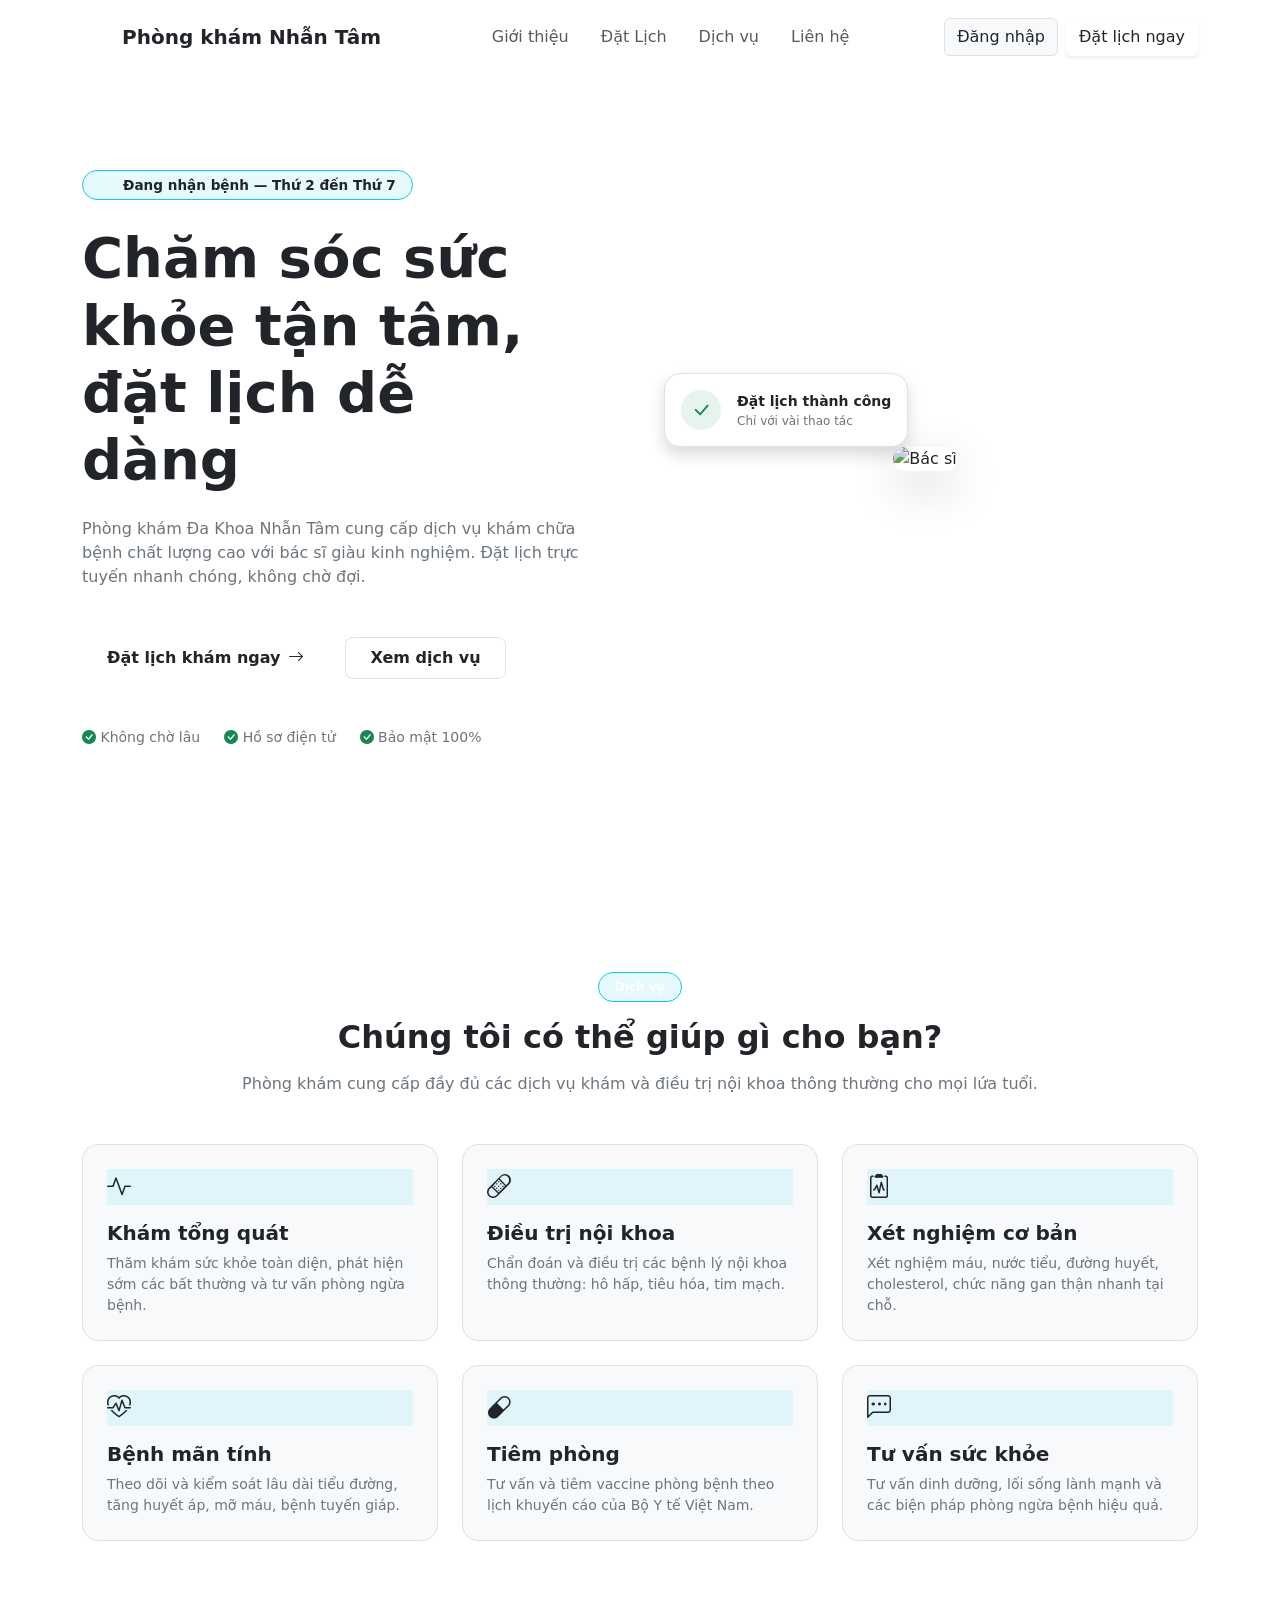
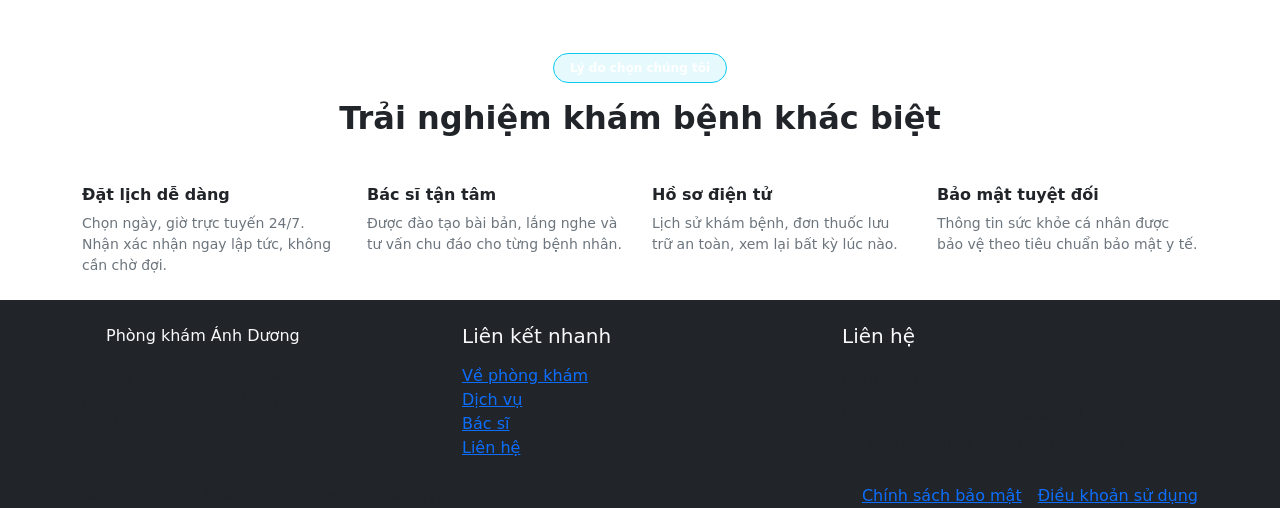
==== frontend/index.html @ 22f582bb "Frontend auth, home, booking and fix backend" ====
<!DOCTYPE html>
<html lang="vi">
<head>
    <meta charset="UTF-8">
    <meta name="viewport" content="width=device-width, initial-scale=1.0">
    <title>Phòng khám Đa Khoa - Đặt lịch khám bệnh</title>
    <!-- Nhúng Bootstrap 5 -->
    <link href="https://cdn.jsdelivr.net/npm/bootstrap@5.3.0/dist/css/bootstrap.min.css" rel="stylesheet">
    <!-- Nhúng Bootstrap Icons -->
    <link rel="stylesheet" href="https://cdn.jsdelivr.net/npm/bootstrap-icons@1.11.1/font/bootstrap-icons.css">
    <link rel="stylesheet" href="/assets/css/variables.css">
    <link rel="stylesheet" href="/assets/css/layout.css">
    <link rel="stylesheet" href="/assets/css/home.css">
    <link rel="stylesheet" href="/assets/css/component.css">


    <link rel="shortcut icon" href="/assets/images/clinic-hero.jpg" type="image/x-icon">
</head>
<body>

    <!--    NAVBAR     -->
    <nav class="navbar app-navbar navbar-expand-lg py-3" id="mainNav">
        <div class="container">
            <a class="navbar-brand d-flex align-items-center gap-2 fw-bold text-dark" href="/index.html">
                <div class="bg-cyan text-white rounded d-flex align-items-center justify-center p-1" style="width: 32px; height: 32px;">
                    <i class="bi bi-hospital fs-6 ms-1"></i>
                </div>
                Phòng khám Nhẫn Tâm
            </a>
            <button class="navbar-toggler border-0" type="button" data-bs-toggle="collapse" data-bs-target="#navbarNav">
                <i class="bi bi-list fs-1 text-secondary"></i>
            </button>
            <div class="collapse navbar-collapse" id="navbarNav">
                <ul class="navbar-nav mx-auto mb-2 mb-lg-0 fw-medium">
                     <li class="nav-item"><a class="nav-link px-3" href="/index.html#about">Giới thiệu</a></li>
                    <li class="nav-item"><a class="nav-link px-3" href="/patient/booking.html">Đặt Lịch</a></li>
                    <li class="nav-item"><a class="nav-link px-3" href="/index.html#services">Dịch vụ</a></li>
                    <li class="nav-item"><a class="nav-link px-3" href="/index.html#contact">Liên hệ</a></li>
                </ul>
                <div class="d-flex w-sm-100 w-lg-auto  gap-2" id="authNavArea">
                    <a href="/patient/login.html" class="btn btn-light fw-medium text-dark border flex-fill w-lg-auto">Đăng nhập</a>
                    <a href="/patient/login.html" class="btn btn-cyan fw-medium shadow-sm flex-fill w-lg-auto">Đặt lịch ngay</a>
                </div>
            </div>
        </div>
    </nav>

    <!-- ─── HERO ─── -->
        <section class="hero-section d-flex align-items-center pt-5">
        <div class="container pt-5">
            <div class="row align-items-center gy-5">
                <div class="col-lg-6 pe-lg-5">
                    <div class="d-inline-flex align-items-center gap-2 px-3 py-1 rounded-pill border border-info bg-info bg-opacity-10 text-cyan mb-4 fw-semibold" style="font-size: 0.85rem;">
                        <span class="spinner-grow spinner-grow-sm text-info" role="status"></span>
                        Đang nhận bệnh — Thứ 2 đến Thứ 7
                    </div>
                    <h1 class="display-4 fw-bold text-dark mb-4 leading-tight">
                        Chăm sóc sức khỏe <span class="text-cyan">tận tâm</span>,<br />
                        đặt lịch <span class="text-cyan">dễ dàng</span>
                    </h1>
                    <p class="lead text-secondary mb-5 fs-6">
                        Phòng khám Đa Khoa Nhẫn Tâm cung cấp dịch vụ khám chữa bệnh chất lượng cao với bác sĩ giàu kinh nghiệm. Đặt lịch trực tuyến nhanh chóng, không chờ đợi.
                    </p>
                    <div class="d-flex flex-wrap gap-3 mb-5">
                        <a href="patient/login.html" class="btn btn-cyan btn-lg px-4 fs-6 fw-semibold d-flex align-items-center gap-2">
                            Đặt lịch khám ngay <i class="bi bi-arrow-right"></i>
                        </a>
                        <a href="#services" class="btn btn-white bg-white border btn-lg px-4 fs-6 fw-semibold text-dark">
                            Xem dịch vụ
                        </a>
                    </div>
                    <div class="d-flex gap-4 text-secondary small fw-medium">
                        <span><i class="bi bi-check-circle-fill text-success"></i> Không chờ lâu</span>
                        <span><i class="bi bi-check-circle-fill text-success"></i> Hồ sơ điện tử</span>
                        <span><i class="bi bi-check-circle-fill text-success"></i> Bảo mật 100%</span>
                    </div>
                </div>
                
                <!-- Hero Image Area -->
                <div class="col-lg-6 text-center position-relative">
                    <img src="/assets/images/clinic-hero.jpg" class="img-fluid rounded-4 shadow-lg" alt="Bác sĩ" style="max-height: 550px; object-fit: cover;">
                    
                    <!-- Floating Card 1 -->
                    <div class="position-absolute bottom-0 start-0 bg-white p-3 rounded-4 shadow border mb-4 ms-lg-4 text-start d-flex align-items-center gap-3">
                        <div class="bg-success bg-opacity-10 text-success rounded-circle d-flex align-items-center justify-content-center" style="width: 40px; height: 40px;">
                            <i class="bi bi-check-lg fs-5"></i>
                        </div>
                        <div>
                            <div class="fw-bold small text-dark">Đặt lịch thành công</div>
                            <div class="text-secondary" style="font-size: 0.75rem;">Chỉ với vài thao tác</div>
                        </div>
                    </div>
                </div>
            </div>
        </div>
    </section>

    <!-- ─── STATS ─── -->
    <section id="about" class="bg-cyan text-white py-5">
        <div class="container">
            <div class="row text-center gy-4">
                <div class="col-6 col-md-3">
                    <h2 class="fw-bold mb-1">12+</h2>
                    <div class="text-white-50 small">Năm kinh nghiệm</div>
                </div>
                <div class="col-6 col-md-3">
                    <h2 class="fw-bold mb-1">5,000+</h2>
                    <div class="text-white-50 small">Bệnh nhân tin tưởng</div>
                </div>
                <div class="col-6 col-md-3">
                    <h2 class="fw-bold mb-1">4.9/5</h2>
                    <div class="text-white-50 small">Điểm đánh giá</div>
                </div>
                <div class="col-6 col-md-3">
                    <h2 class="fw-bold mb-1">6 ngày</h2>
                    <div class="text-white-50 small">Mở cửa / tuần</div>
                </div>
            </div>
        </div>
    </section>

    <!-- ─── SERVICES ─── -->
    <section id="services" class="py-3 bg-white">
        <div class="container py-5">
            <div class="text-center mb-5">
                <span class="badge bg-info bg-opacity-10 text-cyan border border-info rounded-pill px-3 py-2 mb-3">Dịch vụ</span>
                <h2 class="fw-bold mb-3">Chúng tôi có thể giúp gì cho bạn?</h2>
                <p class="text-secondary max-w-xl mx-auto">Phòng khám cung cấp đầy đủ các dịch vụ khám và điều trị nội khoa thông thường cho mọi lứa tuổi.</p>
            </div>

            <div class="row g-4">
                <!-- Service 1 -->
                <div class="col-12 col-md-6 col-lg-4">
                    <div class="card h-100 p-4 border service-card rounded-4 bg-light">
                        <div class="icon-box bg-info bg-opacity-10 text-cyan mb-3">
                            <i class="bi bi-activity fs-4"></i>
                        </div>
                        <h5 class="fw-bold">Khám tổng quát</h5>
                        <p class="text-secondary small mb-0">Thăm khám sức khỏe toàn diện, phát hiện sớm các bất thường và tư vấn phòng ngừa bệnh.</p>
                    </div>
                </div>
                <!-- Service 2 -->
                <div class="col-12 col-md-6 col-lg-4">
                    <div class="card h-100 p-4 border service-card rounded-4 bg-light">
                        <div class="icon-box bg-info bg-opacity-10 text-cyan mb-3">
                            <i class="bi bi-bandaid fs-4"></i>
                        </div>
                        <h5 class="fw-bold">Điều trị nội khoa</h5>
                        <p class="text-secondary small mb-0">Chẩn đoán và điều trị các bệnh lý nội khoa thông thường: hô hấp, tiêu hóa, tim mạch.</p>
                    </div>
                </div>
                <!-- Service 3 -->
                <div class="col-12 col-md-6 col-lg-4">
                    <div class="card h-100 p-4 border service-card rounded-4 bg-light">
                        <div class="icon-box bg-info bg-opacity-10 text-cyan mb-3">
                            <i class="bi bi-clipboard2-pulse fs-4"></i>
                        </div>
                        <h5 class="fw-bold">Xét nghiệm cơ bản</h5>
                        <p class="text-secondary small mb-0">Xét nghiệm máu, nước tiểu, đường huyết, cholesterol, chức năng gan thận nhanh tại chỗ.</p>
                    </div>
                </div>
                <!-- Service 4 -->
                <div class="col-12 col-md-6 col-lg-4">
                    <div class="card h-100 p-4 border service-card rounded-4 bg-light">
                        <div class="icon-box bg-info bg-opacity-10 text-cyan mb-3">
                            <i class="bi bi-heart-pulse fs-4"></i>
                        </div>
                        <h5 class="fw-bold">Bệnh mãn tính</h5>
                        <p class="text-secondary small mb-0">Theo dõi và kiểm soát lâu dài tiểu đường, tăng huyết áp, mỡ máu, bệnh tuyến giáp.</p>
                    </div>
                </div>
                <!-- Service 5 -->
                <div class="col-12 col-md-6 col-lg-4">
                    <div class="card h-100 p-4 border service-card rounded-4 bg-light">
                        <div class="icon-box bg-info bg-opacity-10 text-cyan mb-3">
                            <i class="bi bi- bi-capsule fs-4"></i>
                        </div>
                        <h5 class="fw-bold">Tiêm phòng</h5>
                        <p class="text-secondary small mb-0">Tư vấn và tiêm vaccine phòng bệnh theo lịch khuyến cáo của Bộ Y tế Việt Nam.</p>
                    </div>
                </div>
                <!-- Service 6-->
                <div class="col-12 col-md-6 col-lg-4">
                    <div class="card h-100 p-4 border service-card rounded-4 bg-light">
                        <div class="icon-box bg-info bg-opacity-10 text-cyan mb-3">
                            <i class="bi bi-chat-left-dots fs-4"></i>
                        </div>
                        <h5 class="fw-bold">Tư vấn sức khỏe</h5>
                        <p class="text-secondary small mb-0">Tư vấn dinh dưỡng, lối sống lành mạnh và các biện pháp phòng ngừa bệnh hiệu quả.</p>
                    </div>
                </div>
            </div>
        </div>
    </section>

    <!-- ─── WHY US ─── -->
<section class="py-5" style="background:var(--color-bg);">
    <div class="container">
        <div class="text-center mb-5">
            <span class="badge bg-info bg-opacity-10 text-cyan border border-info rounded-pill px-3 py-2 mb-3">Lý do chọn chúng tôi</span>
            <h2 class="fw-bold">Trải nghiệm khám bệnh khác biệt</h2>
        </div>

        <div class="row g-4">
            <div class="col-12 col-sm-6 col-lg-3">
                <div class="why-us-tile tile-teal">
                    <h6 class="fw-bold">Đặt lịch dễ dàng</h6>
                    <p class="text-secondary small mb-0">Chọn ngày, giờ trực tuyến 24/7. Nhận xác nhận ngay lập tức, không cần chờ đợi.</p>
                </div>
            </div>
            <div class="col-12 col-sm-6 col-lg-3">
                <div class="why-us-tile tile-mint">
                    <h6 class="fw-bold">Bác sĩ tận tâm</h6>
                    <p class="text-secondary small mb-0">Được đào tạo bài bản, lắng nghe và tư vấn chu đáo cho từng bệnh nhân.</p>
                </div>
            </div>
            <div class="col-12 col-sm-6 col-lg-3">
                <div class="why-us-tile tile-sky">
                    <h6 class="fw-bold">Hồ sơ điện tử</h6>
                    <p class="text-secondary small mb-0">Lịch sử khám bệnh, đơn thuốc lưu trữ an toàn, xem lại bất kỳ lúc nào.</p>
                </div>
            </div>
            <div class="col-12 col-sm-6 col-lg-3">
                <div class="why-us-tile tile-indigo">
                    <h6 class="fw-bold">Bảo mật tuyệt đối</h6>
                    <p class="text-secondary small mb-0">Thông tin sức khỏe cá nhân được bảo vệ theo tiêu chuẩn bảo mật y tế.</p>
                </div>
            </div>
        </div>
    </div>
</section>

    <!-- ─── FOOTER (Rút gọn) ─── -->
  <footer class="app-footer bg-dark">
  <div class="container">
    <!-- Hàng thông tin chính -->
    <div class="row gy-4">
      
      <!-- Cột 1: Thông tin phòng khám -->
      <div class="col-lg-4 col-md-6">
        <div class="d-flex align-items-center gap-2 mb-3">
          <span class="footer-icon-box"><i class="bi bi-plus-lg"></i></span>
          <span class="brand text-light ">Phòng khám Ánh Dương</span>
        </div>
        <p class="text-muted-custom lh-base mb-0" style="max-width: 320px;">
          Phòng khám tư nhân chất lượng cao, phục vụ bệnh nhân tại Quận 3, TP. Hồ Chí Minh.
        </p>
      </div>

      <!-- Cột 2: Liên kết nhanh -->
      <div class="col-lg-4 col-md-6">
        <h5 class="footer-heading mb-3 text-light">Liên kết nhanh</h5>
        <ul class="list-unstyled footer-links m-0 p-0">
          <li><a href="#">Về phòng khám</a></li>
          <li><a href="#">Dịch vụ</a></li>
          <li><a href="#">Bác sĩ</a></li>
          <li><a href="#">Liên hệ</a></li>
        </ul>
      </div>

      <!-- Cột 3: Thông tin liên hệ -->
      <div class="col-lg-4 col-md-12">
        <h5 class="footer-heading mb-3 text-light">Liên hệ</h5>
        <ul class="list-unstyled text-muted-custom lh-lg m-0 p-0">
          <li>(028) 3823 4567</li>
          <li>phongkham.anhduong@gmail.com</li>
          <li>72 Nguyễn Đình Chiểu, Q3, TP.HCM</li>
        </ul>
      </div>

    </div>

    <!-- Đường kẻ phân cách -->
    <div class="footer-divider my-4"></div>

    <!-- Hàng dưới cùng: Bản quyền và chính sách -->
    <div class="row align-items-center gy-2">
      <div class="col-md-6 text-center text-md-start">
        <p class="mb-0 text-muted-custom">&copy; 2026 Phòng khám Ánh Dương. Tất cả quyền được bảo lưu.</p>
      </div>
      <div class="col-md-6 text-center text-md-end">
        <div class="footer-links d-inline-flex gap-3">
          <a href="#">Chính sách bảo mật</a>
          <a href="#">Điều khoản sử dụng</a>
        </div>
      </div>
    </div>
  </div>
</footer>
<!-- Bootstrap JS Bundle -->
<script src="https://cdn.jsdelivr.net/npm/bootstrap@5.3.0/dist/js/bootstrap.bundle.min.js"></script>
<script src="/assets/js/api.js"></script>

<script src="/assets/js/main.js"></script>
</body>
</html>
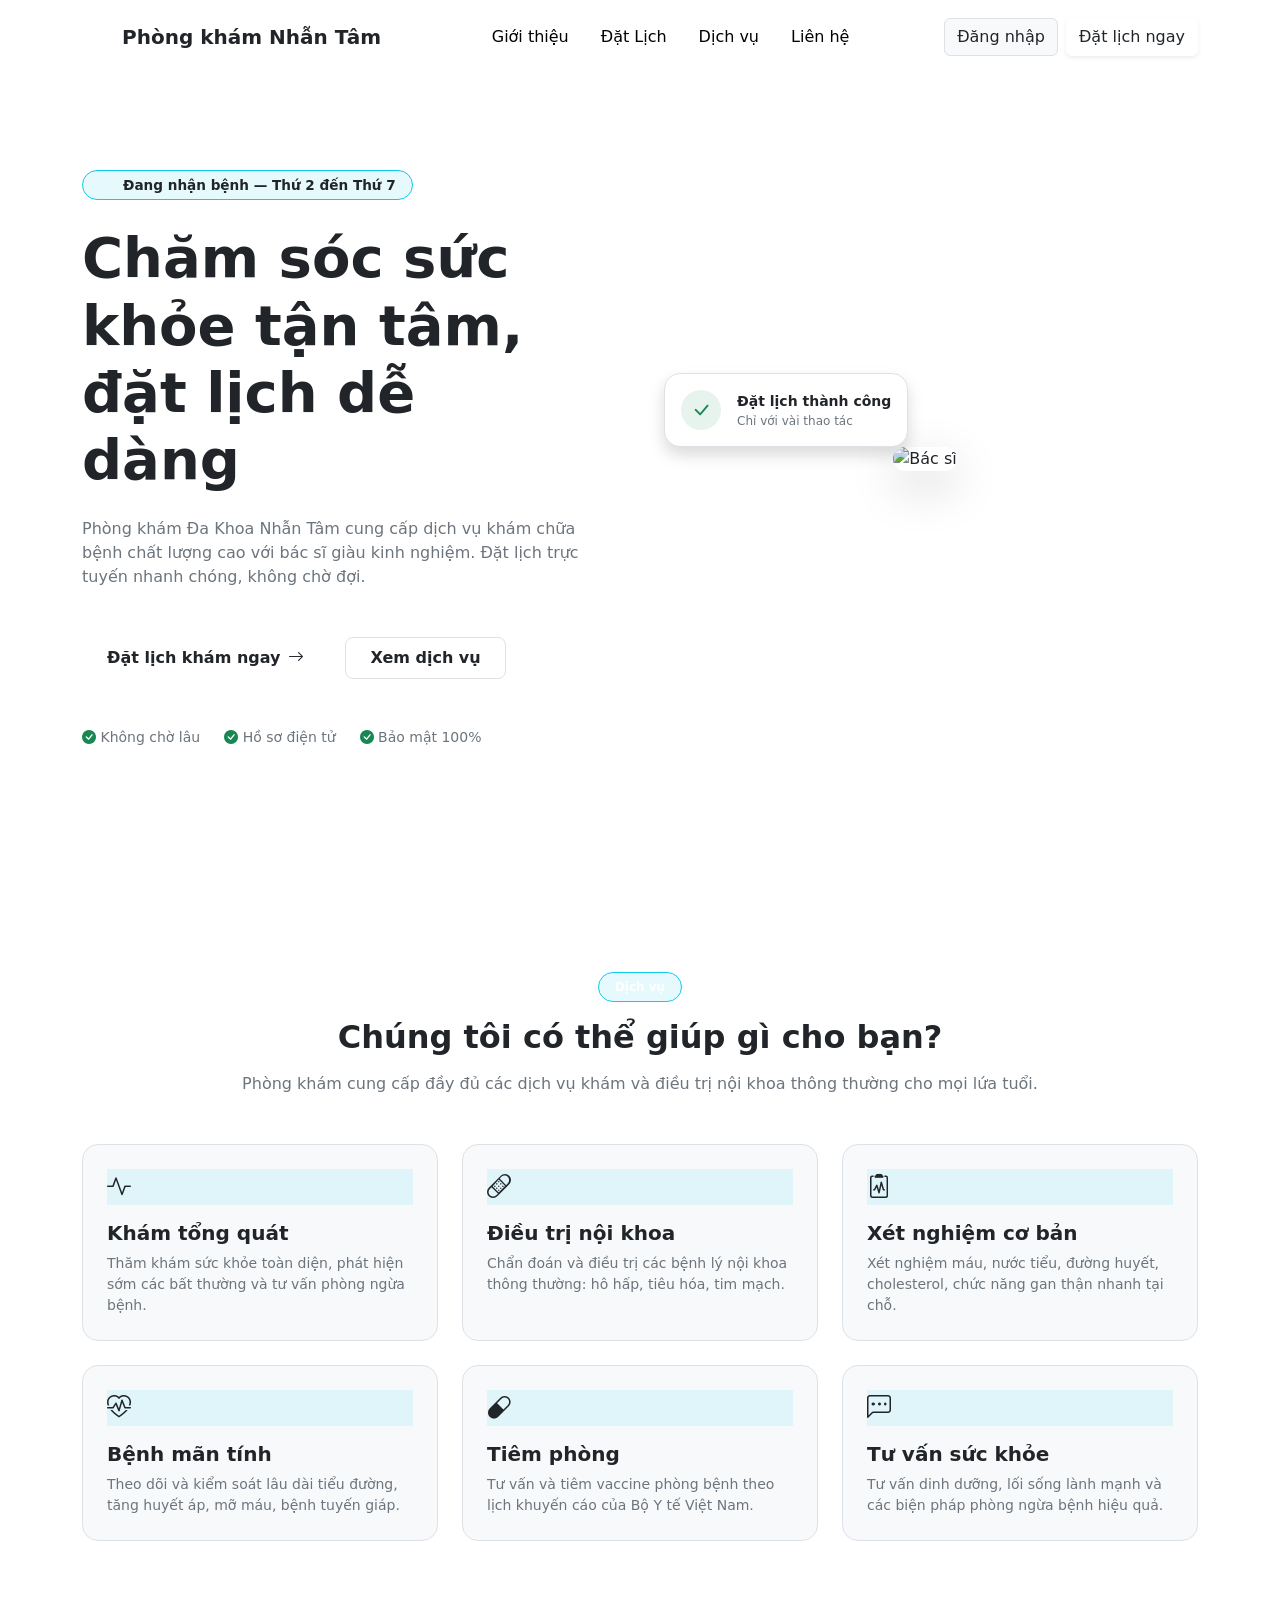
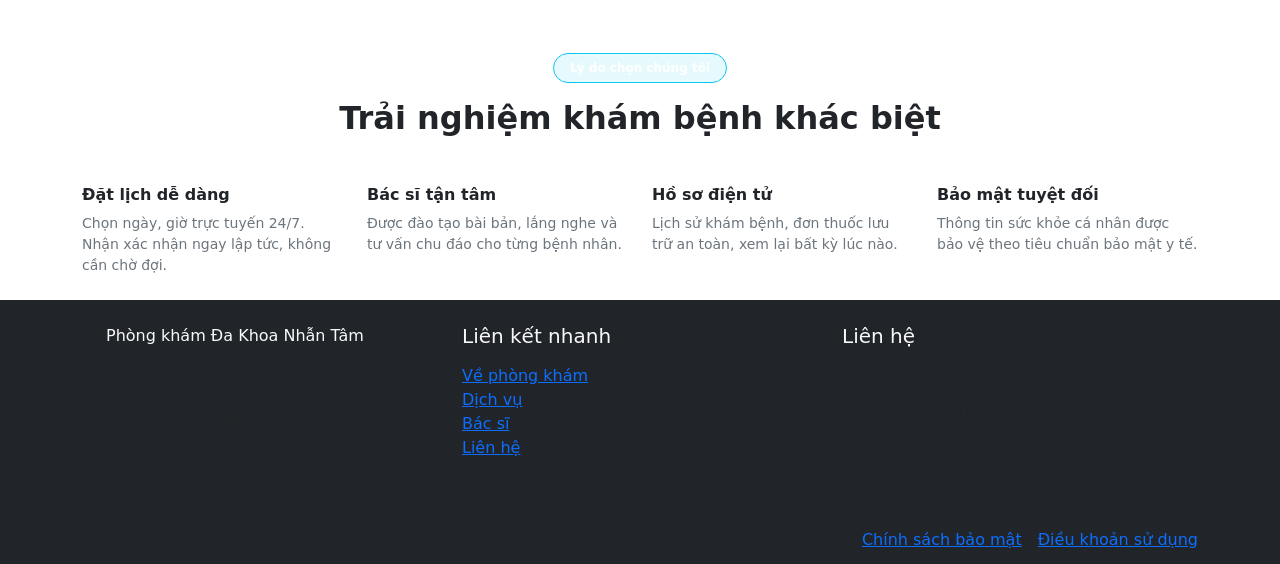
==== commit c6daea0c: "medical-history, appointment, patient profile page" ====
--- a/frontend/index.html
+++ b/frontend/index.html
@@ -32,10 +32,10 @@
             </button>
             <div class="collapse navbar-collapse" id="navbarNav">
                 <ul class="navbar-nav mx-auto mb-2 mb-lg-0 fw-medium">
-                     <li class="nav-item"><a class="nav-link px-3" href="/index.html#about">Giới thiệu</a></li>
-                    <li class="nav-item"><a class="nav-link px-3" href="/patient/booking.html">Đặt Lịch</a></li>
-                    <li class="nav-item"><a class="nav-link px-3" href="/index.html#services">Dịch vụ</a></li>
-                    <li class="nav-item"><a class="nav-link px-3" href="/index.html#contact">Liên hệ</a></li>
+                     <li class="nav-item"><a class="nav-link px-3 active" href="/index.html#about">Giới thiệu</a></li>
+                    <li class="nav-item"><a class="nav-link px-3 active" href="/patient/booking.html">Đặt Lịch</a></li>
+                    <li class="nav-item"><a class="nav-link px-3 active" href="/index.html#services">Dịch vụ</a></li>
+                    <li class="nav-item"><a class="nav-link px-3 active" href="/index.html#contact">Liên hệ</a></li>
                 </ul>
                 <div class="d-flex w-sm-100 w-lg-auto  gap-2" id="authNavArea">
                     <a href="/patient/login.html" class="btn btn-light fw-medium text-dark border flex-fill w-lg-auto">Đăng nhập</a>
@@ -240,10 +240,10 @@
       <div class="col-lg-4 col-md-6">
         <div class="d-flex align-items-center gap-2 mb-3">
           <span class="footer-icon-box"><i class="bi bi-plus-lg"></i></span>
-          <span class="brand text-light ">Phòng khám Ánh Dương</span>
+          <span class="brand text-light ">Phòng khám Đa Khoa Nhẫn Tâm</span>
         </div>
         <p class="text-muted-custom lh-base mb-0" style="max-width: 320px;">
-          Phòng khám tư nhân chất lượng cao, phục vụ bệnh nhân tại Quận 3, TP. Hồ Chí Minh.
+        Phòng khám tư nhân chất lượng cao, phục vụ bệnh nhân tại phường Ngũ Hành Sơn, TP. Đà Nẵng
         </p>
       </div>
 
@@ -263,8 +263,8 @@
         <h5 class="footer-heading mb-3 text-light">Liên hệ</h5>
         <ul class="list-unstyled text-muted-custom lh-lg m-0 p-0">
           <li>(028) 3823 4567</li>
-          <li>phongkham.anhduong@gmail.com</li>
-          <li>72 Nguyễn Đình Chiểu, Q3, TP.HCM</li>
+          <li>phongkham@gmail.com</li>
+          <li>470 Trần Đại Nghĩa, phường Ngũ Hành Sơn, thành phố Đà Nẵng    </li>
         </ul>
       </div>
 
@@ -276,7 +276,7 @@
     <!-- Hàng dưới cùng: Bản quyền và chính sách -->
     <div class="row align-items-center gy-2">
       <div class="col-md-6 text-center text-md-start">
-        <p class="mb-0 text-muted-custom">&copy; 2026 Phòng khám Ánh Dương. Tất cả quyền được bảo lưu.</p>
+        <p class="mb-0 text-muted-custom">&copy; 2026 Phòng khám Đa Khoa Nhẫn Tâm. Tất cả quyền được bảo lưu.</p>
       </div>
       <div class="col-md-6 text-center text-md-end">
         <div class="footer-links d-inline-flex gap-3">
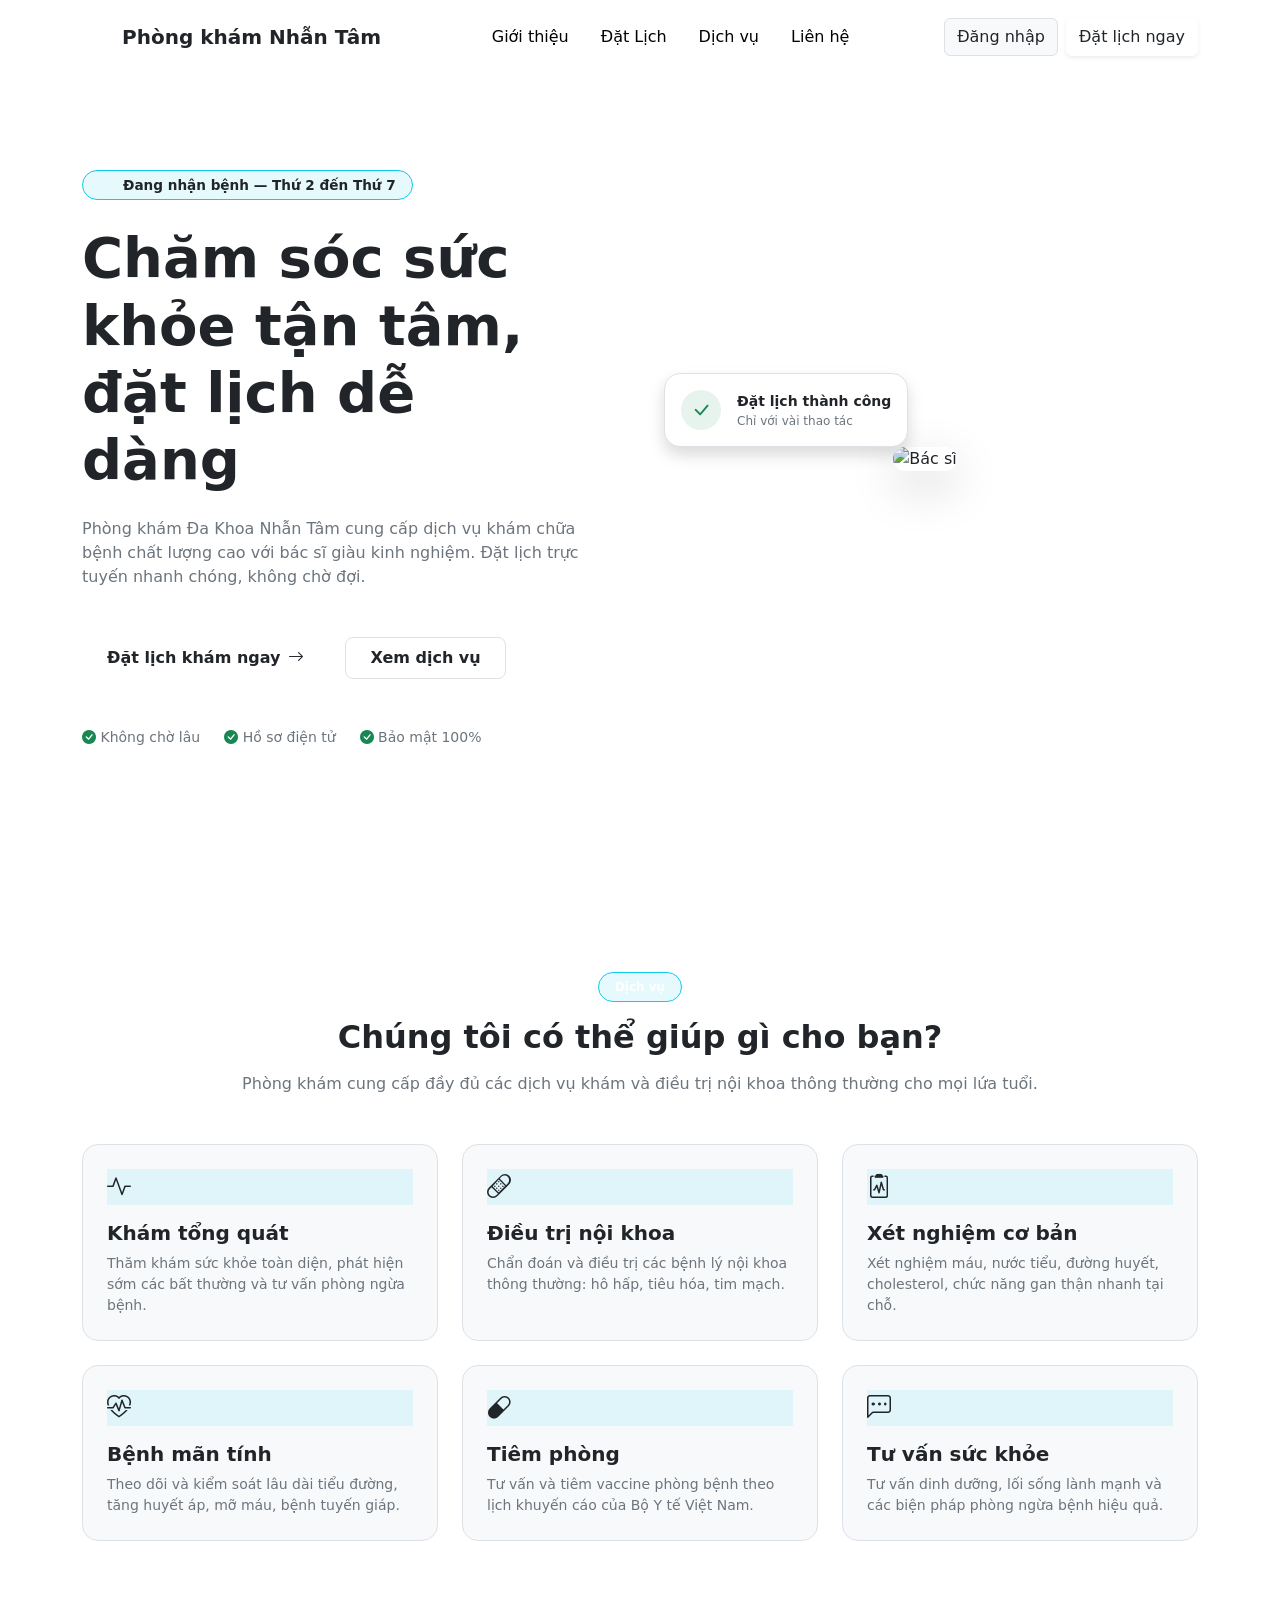
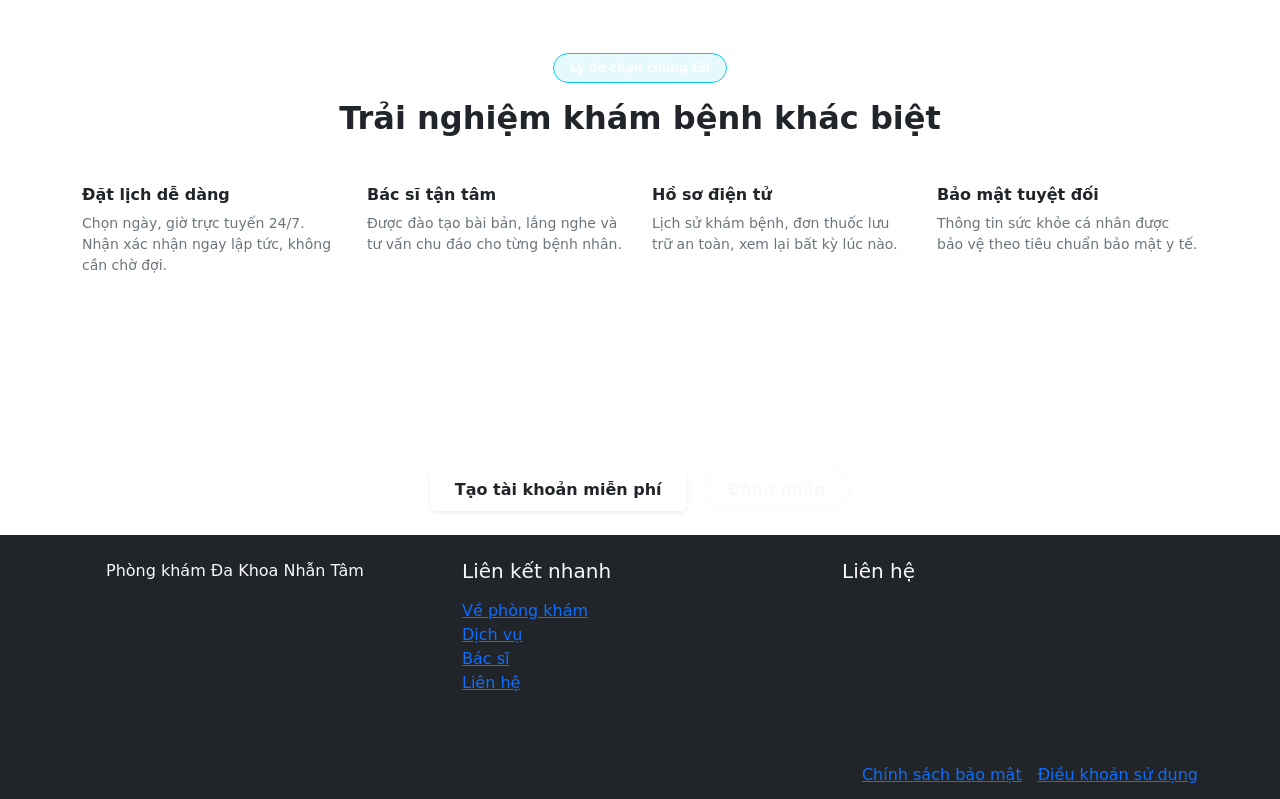
==== commit ce0ceceb: "fix bug doctor-patients and modify view patient" ====
--- a/frontend/index.html
+++ b/frontend/index.html
@@ -1,5 +1,6 @@
 <!DOCTYPE html>
 <html lang="vi">
+
 <head>
     <meta charset="UTF-8">
     <meta name="viewport" content="width=device-width, initial-scale=1.0">
@@ -16,13 +17,15 @@
 
     <link rel="shortcut icon" href="/assets/images/clinic-hero.jpg" type="image/x-icon">
 </head>
+
 <body>
 
     <!--    NAVBAR     -->
     <nav class="navbar app-navbar navbar-expand-lg py-3" id="mainNav">
         <div class="container">
             <a class="navbar-brand d-flex align-items-center gap-2 fw-bold text-dark" href="/index.html">
-                <div class="bg-cyan text-white rounded d-flex align-items-center justify-center p-1" style="width: 32px; height: 32px;">
+                <div class="bg-cyan text-white rounded d-flex align-items-center justify-center p-1"
+                    style="width: 32px; height: 32px;">
                     <i class="bi bi-hospital fs-6 ms-1"></i>
                 </div>
                 Phòng khám Nhẫn Tâm
@@ -32,25 +35,28 @@
             </button>
             <div class="collapse navbar-collapse" id="navbarNav">
                 <ul class="navbar-nav mx-auto mb-2 mb-lg-0 fw-medium">
-                     <li class="nav-item"><a class="nav-link px-3 active" href="/index.html#about">Giới thiệu</a></li>
+                    <li class="nav-item"><a class="nav-link px-3 active" href="/index.html#about">Giới thiệu</a></li>
                     <li class="nav-item"><a class="nav-link px-3 active" href="/patient/booking.html">Đặt Lịch</a></li>
                     <li class="nav-item"><a class="nav-link px-3 active" href="/index.html#services">Dịch vụ</a></li>
                     <li class="nav-item"><a class="nav-link px-3 active" href="/index.html#contact">Liên hệ</a></li>
                 </ul>
                 <div class="d-flex w-sm-100 w-lg-auto  gap-2" id="authNavArea">
-                    <a href="/patient/login.html" class="btn btn-light fw-medium text-dark border flex-fill w-lg-auto">Đăng nhập</a>
-                    <a href="/patient/login.html" class="btn btn-cyan fw-medium shadow-sm flex-fill w-lg-auto">Đặt lịch ngay</a>
+                    <a href="/patient/login.html"
+                        class="btn btn-light fw-medium text-dark border flex-fill w-lg-auto">Đăng nhập</a>
+                    <a href="/patient/login.html" class="btn btn-cyan fw-medium shadow-sm flex-fill w-lg-auto">Đặt lịch
+                        ngay</a>
                 </div>
             </div>
         </div>
     </nav>
 
     <!-- ─── HERO ─── -->
-        <section class="hero-section d-flex align-items-center pt-5">
+    <section class="hero-section d-flex align-items-center pt-5">
         <div class="container pt-5">
             <div class="row align-items-center gy-5">
                 <div class="col-lg-6 pe-lg-5">
-                    <div class="d-inline-flex align-items-center gap-2 px-3 py-1 rounded-pill border border-info bg-info bg-opacity-10 text-cyan mb-4 fw-semibold" style="font-size: 0.85rem;">
+                    <div class="d-inline-flex align-items-center gap-2 px-3 py-1 rounded-pill border border-info bg-info bg-opacity-10 text-cyan mb-4 fw-semibold"
+                        style="font-size: 0.85rem;">
                         <span class="spinner-grow spinner-grow-sm text-info" role="status"></span>
                         Đang nhận bệnh — Thứ 2 đến Thứ 7
                     </div>
@@ -59,13 +65,16 @@
                         đặt lịch <span class="text-cyan">dễ dàng</span>
                     </h1>
                     <p class="lead text-secondary mb-5 fs-6">
-                        Phòng khám Đa Khoa Nhẫn Tâm cung cấp dịch vụ khám chữa bệnh chất lượng cao với bác sĩ giàu kinh nghiệm. Đặt lịch trực tuyến nhanh chóng, không chờ đợi.
+                        Phòng khám Đa Khoa Nhẫn Tâm cung cấp dịch vụ khám chữa bệnh chất lượng cao với bác sĩ giàu kinh
+                        nghiệm. Đặt lịch trực tuyến nhanh chóng, không chờ đợi.
                     </p>
                     <div class="d-flex flex-wrap gap-3 mb-5">
-                        <a href="patient/login.html" class="btn btn-cyan btn-lg px-4 fs-6 fw-semibold d-flex align-items-center gap-2">
+                        <a href="/patient/login.html"
+                            class="btn btn-cyan btn-lg px-4 fs-6 fw-semibold d-flex align-items-center gap-2">
                             Đặt lịch khám ngay <i class="bi bi-arrow-right"></i>
                         </a>
-                        <a href="#services" class="btn btn-white bg-white border btn-lg px-4 fs-6 fw-semibold text-dark">
+                        <a href="#services"
+                            class="btn btn-white bg-white border btn-lg px-4 fs-6 fw-semibold text-dark">
                             Xem dịch vụ
                         </a>
                     </div>
@@ -75,14 +84,17 @@
                         <span><i class="bi bi-check-circle-fill text-success"></i> Bảo mật 100%</span>
                     </div>
                 </div>
-                
+
                 <!-- Hero Image Area -->
                 <div class="col-lg-6 text-center position-relative">
-                    <img src="/assets/images/clinic-hero.jpg" class="img-fluid rounded-4 shadow-lg" alt="Bác sĩ" style="max-height: 550px; object-fit: cover;">
-                    
+                    <img src="/assets/images/clinic-hero.jpg" class="img-fluid rounded-4 shadow-lg" alt="Bác sĩ"
+                        style="max-height: 550px; object-fit: cover;">
+
                     <!-- Floating Card 1 -->
-                    <div class="position-absolute bottom-0 start-0 bg-white p-3 rounded-4 shadow border mb-4 ms-lg-4 text-start d-flex align-items-center gap-3">
-                        <div class="bg-success bg-opacity-10 text-success rounded-circle d-flex align-items-center justify-content-center" style="width: 40px; height: 40px;">
+                    <div
+                        class="position-absolute bottom-0 start-0 bg-white p-3 rounded-4 shadow border mb-4 ms-lg-4 text-start d-flex align-items-center gap-3">
+                        <div class="bg-success bg-opacity-10 text-success rounded-circle d-flex align-items-center justify-content-center"
+                            style="width: 40px; height: 40px;">
                             <i class="bi bi-check-lg fs-5"></i>
                         </div>
                         <div>
@@ -123,9 +135,11 @@
     <section id="services" class="py-3 bg-white">
         <div class="container py-5">
             <div class="text-center mb-5">
-                <span class="badge bg-info bg-opacity-10 text-cyan border border-info rounded-pill px-3 py-2 mb-3">Dịch vụ</span>
+                <span class="badge bg-info bg-opacity-10 text-cyan border border-info rounded-pill px-3 py-2 mb-3">Dịch
+                    vụ</span>
                 <h2 class="fw-bold mb-3">Chúng tôi có thể giúp gì cho bạn?</h2>
-                <p class="text-secondary max-w-xl mx-auto">Phòng khám cung cấp đầy đủ các dịch vụ khám và điều trị nội khoa thông thường cho mọi lứa tuổi.</p>
+                <p class="text-secondary max-w-xl mx-auto">Phòng khám cung cấp đầy đủ các dịch vụ khám và điều trị nội
+                    khoa thông thường cho mọi lứa tuổi.</p>
             </div>
 
             <div class="row g-4">
@@ -136,7 +150,8 @@
                             <i class="bi bi-activity fs-4"></i>
                         </div>
                         <h5 class="fw-bold">Khám tổng quát</h5>
-                        <p class="text-secondary small mb-0">Thăm khám sức khỏe toàn diện, phát hiện sớm các bất thường và tư vấn phòng ngừa bệnh.</p>
+                        <p class="text-secondary small mb-0">Thăm khám sức khỏe toàn diện, phát hiện sớm các bất thường
+                            và tư vấn phòng ngừa bệnh.</p>
                     </div>
                 </div>
                 <!-- Service 2 -->
@@ -146,7 +161,8 @@
                             <i class="bi bi-bandaid fs-4"></i>
                         </div>
                         <h5 class="fw-bold">Điều trị nội khoa</h5>
-                        <p class="text-secondary small mb-0">Chẩn đoán và điều trị các bệnh lý nội khoa thông thường: hô hấp, tiêu hóa, tim mạch.</p>
+                        <p class="text-secondary small mb-0">Chẩn đoán và điều trị các bệnh lý nội khoa thông thường: hô
+                            hấp, tiêu hóa, tim mạch.</p>
                     </div>
                 </div>
                 <!-- Service 3 -->
@@ -156,7 +172,8 @@
                             <i class="bi bi-clipboard2-pulse fs-4"></i>
                         </div>
                         <h5 class="fw-bold">Xét nghiệm cơ bản</h5>
-                        <p class="text-secondary small mb-0">Xét nghiệm máu, nước tiểu, đường huyết, cholesterol, chức năng gan thận nhanh tại chỗ.</p>
+                        <p class="text-secondary small mb-0">Xét nghiệm máu, nước tiểu, đường huyết, cholesterol, chức
+                            năng gan thận nhanh tại chỗ.</p>
                     </div>
                 </div>
                 <!-- Service 4 -->
@@ -166,7 +183,8 @@
                             <i class="bi bi-heart-pulse fs-4"></i>
                         </div>
                         <h5 class="fw-bold">Bệnh mãn tính</h5>
-                        <p class="text-secondary small mb-0">Theo dõi và kiểm soát lâu dài tiểu đường, tăng huyết áp, mỡ máu, bệnh tuyến giáp.</p>
+                        <p class="text-secondary small mb-0">Theo dõi và kiểm soát lâu dài tiểu đường, tăng huyết áp, mỡ
+                            máu, bệnh tuyến giáp.</p>
                     </div>
                 </div>
                 <!-- Service 5 -->
@@ -176,7 +194,8 @@
                             <i class="bi bi- bi-capsule fs-4"></i>
                         </div>
                         <h5 class="fw-bold">Tiêm phòng</h5>
-                        <p class="text-secondary small mb-0">Tư vấn và tiêm vaccine phòng bệnh theo lịch khuyến cáo của Bộ Y tế Việt Nam.</p>
+                        <p class="text-secondary small mb-0">Tư vấn và tiêm vaccine phòng bệnh theo lịch khuyến cáo của
+                            Bộ Y tế Việt Nam.</p>
                     </div>
                 </div>
                 <!-- Service 6-->
@@ -186,7 +205,8 @@
                             <i class="bi bi-chat-left-dots fs-4"></i>
                         </div>
                         <h5 class="fw-bold">Tư vấn sức khỏe</h5>
-                        <p class="text-secondary small mb-0">Tư vấn dinh dưỡng, lối sống lành mạnh và các biện pháp phòng ngừa bệnh hiệu quả.</p>
+                        <p class="text-secondary small mb-0">Tư vấn dinh dưỡng, lối sống lành mạnh và các biện pháp
+                            phòng ngừa bệnh hiệu quả.</p>
                     </div>
                 </div>
             </div>
@@ -194,103 +214,131 @@
     </section>
 
     <!-- ─── WHY US ─── -->
-<section class="py-5" style="background:var(--color-bg);">
-    <div class="container">
-        <div class="text-center mb-5">
-            <span class="badge bg-info bg-opacity-10 text-cyan border border-info rounded-pill px-3 py-2 mb-3">Lý do chọn chúng tôi</span>
-            <h2 class="fw-bold">Trải nghiệm khám bệnh khác biệt</h2>
-        </div>
-
-        <div class="row g-4">
-            <div class="col-12 col-sm-6 col-lg-3">
-                <div class="why-us-tile tile-teal">
-                    <h6 class="fw-bold">Đặt lịch dễ dàng</h6>
-                    <p class="text-secondary small mb-0">Chọn ngày, giờ trực tuyến 24/7. Nhận xác nhận ngay lập tức, không cần chờ đợi.</p>
-                </div>
-            </div>
-            <div class="col-12 col-sm-6 col-lg-3">
-                <div class="why-us-tile tile-mint">
-                    <h6 class="fw-bold">Bác sĩ tận tâm</h6>
-                    <p class="text-secondary small mb-0">Được đào tạo bài bản, lắng nghe và tư vấn chu đáo cho từng bệnh nhân.</p>
-                </div>
-            </div>
-            <div class="col-12 col-sm-6 col-lg-3">
-                <div class="why-us-tile tile-sky">
-                    <h6 class="fw-bold">Hồ sơ điện tử</h6>
-                    <p class="text-secondary small mb-0">Lịch sử khám bệnh, đơn thuốc lưu trữ an toàn, xem lại bất kỳ lúc nào.</p>
-                </div>
-            </div>
-            <div class="col-12 col-sm-6 col-lg-3">
-                <div class="why-us-tile tile-indigo">
-                    <h6 class="fw-bold">Bảo mật tuyệt đối</h6>
-                    <p class="text-secondary small mb-0">Thông tin sức khỏe cá nhân được bảo vệ theo tiêu chuẩn bảo mật y tế.</p>
-                </div>
-            </div>
-        </div>
-    </div>
-</section>
-
+    <section class="py-5" style="background:var(--color-bg);">
+        <div class="container">
+            <div class="text-center mb-5">
+                <span class="badge bg-info bg-opacity-10 text-cyan border border-info rounded-pill px-3 py-2 mb-3">Lý do
+                    chọn chúng tôi</span>
+                <h2 class="fw-bold">Trải nghiệm khám bệnh khác biệt</h2>
+            </div>
+
+            <div class="row g-4">
+                <div class="col-12 col-sm-6 col-lg-3">
+                    <div class="why-us-tile tile-teal">
+                        <h6 class="fw-bold">Đặt lịch dễ dàng</h6>
+                        <p class="text-secondary small mb-0">Chọn ngày, giờ trực tuyến 24/7. Nhận xác nhận ngay lập tức,
+                            không cần chờ đợi.</p>
+                    </div>
+                </div>
+                <div class="col-12 col-sm-6 col-lg-3">
+                    <div class="why-us-tile tile-mint">
+                        <h6 class="fw-bold">Bác sĩ tận tâm</h6>
+                        <p class="text-secondary small mb-0">Được đào tạo bài bản, lắng nghe và tư vấn chu đáo cho từng
+                            bệnh nhân.</p>
+                    </div>
+                </div>
+                <div class="col-12 col-sm-6 col-lg-3">
+                    <div class="why-us-tile tile-sky">
+                        <h6 class="fw-bold">Hồ sơ điện tử</h6>
+                        <p class="text-secondary small mb-0">Lịch sử khám bệnh, đơn thuốc lưu trữ an toàn, xem lại bất
+                            kỳ lúc nào.</p>
+                    </div>
+                </div>
+                <div class="col-12 col-sm-6 col-lg-3">
+                    <div class="why-us-tile tile-indigo">
+                        <h6 class="fw-bold">Bảo mật tuyệt đối</h6>
+                        <p class="text-secondary small mb-0">Thông tin sức khỏe cá nhân được bảo vệ theo tiêu chuẩn bảo
+                            mật y tế.</p>
+                    </div>
+                </div>
+            </div>
+        </div>
+    </section>
+    <!-- Banner Kêu Gọi Hành Động -->
+    <section class="cta-section text-center text-white py-5">
+        <div class="container ">
+            <!-- Tiêu đề chính sử dụng Font Plus Jakarta Sans đồng bộ -->
+            <h2 class="fw-bold mb-3 fs-3 fs-md-2 text-white">Sức khỏe của bạn là ưu tiên hàng đầu</h2>
+
+            <!-- Phụ đề giảm độ mờ (opacity) bằng font Inter mặc định -->
+            <p class="mb-4 cta-desc mx-auto text-white-50">
+                Đặt lịch khám ngay hôm nay — miễn phí tư vấn qua điện thoại trước khi đến khám.
+            </p>
+
+            <!-- Khối chứa 2 nút bấm bo góc đồng bộ viên thuốc -->
+            <div class="d-flex flex-wrap justify-content-center gap-3">
+                <a href="../patient/register.html" class="btn btn-cta-white px-4 py-2 fw-semibold shadow-sm">
+                    Tạo tài khoản miễn phí
+                </a>
+                <a href="../patient/login.html" class="btn btn-outline-light rounded-pill px-4 py-2 fw-semibold">
+                    Đăng nhập
+                </a>
+            </div>
+        </div>
+    </section>
     <!-- ─── FOOTER (Rút gọn) ─── -->
-  <footer class="app-footer bg-dark">
-  <div class="container">
-    <!-- Hàng thông tin chính -->
-    <div class="row gy-4">
-      
-      <!-- Cột 1: Thông tin phòng khám -->
-      <div class="col-lg-4 col-md-6">
-        <div class="d-flex align-items-center gap-2 mb-3">
-          <span class="footer-icon-box"><i class="bi bi-plus-lg"></i></span>
-          <span class="brand text-light ">Phòng khám Đa Khoa Nhẫn Tâm</span>
-        </div>
-        <p class="text-muted-custom lh-base mb-0" style="max-width: 320px;">
-        Phòng khám tư nhân chất lượng cao, phục vụ bệnh nhân tại phường Ngũ Hành Sơn, TP. Đà Nẵng
-        </p>
-      </div>
-
-      <!-- Cột 2: Liên kết nhanh -->
-      <div class="col-lg-4 col-md-6">
-        <h5 class="footer-heading mb-3 text-light">Liên kết nhanh</h5>
-        <ul class="list-unstyled footer-links m-0 p-0">
-          <li><a href="#">Về phòng khám</a></li>
-          <li><a href="#">Dịch vụ</a></li>
-          <li><a href="#">Bác sĩ</a></li>
-          <li><a href="#">Liên hệ</a></li>
-        </ul>
-      </div>
-
-      <!-- Cột 3: Thông tin liên hệ -->
-      <div class="col-lg-4 col-md-12">
-        <h5 class="footer-heading mb-3 text-light">Liên hệ</h5>
-        <ul class="list-unstyled text-muted-custom lh-lg m-0 p-0">
-          <li>(028) 3823 4567</li>
-          <li>phongkham@gmail.com</li>
-          <li>470 Trần Đại Nghĩa, phường Ngũ Hành Sơn, thành phố Đà Nẵng    </li>
-        </ul>
-      </div>
-
-    </div>
-
-    <!-- Đường kẻ phân cách -->
-    <div class="footer-divider my-4"></div>
-
-    <!-- Hàng dưới cùng: Bản quyền và chính sách -->
-    <div class="row align-items-center gy-2">
-      <div class="col-md-6 text-center text-md-start">
-        <p class="mb-0 text-muted-custom">&copy; 2026 Phòng khám Đa Khoa Nhẫn Tâm. Tất cả quyền được bảo lưu.</p>
-      </div>
-      <div class="col-md-6 text-center text-md-end">
-        <div class="footer-links d-inline-flex gap-3">
-          <a href="#">Chính sách bảo mật</a>
-          <a href="#">Điều khoản sử dụng</a>
-        </div>
-      </div>
-    </div>
-  </div>
-</footer>
-<!-- Bootstrap JS Bundle -->
-<script src="https://cdn.jsdelivr.net/npm/bootstrap@5.3.0/dist/js/bootstrap.bundle.min.js"></script>
-<script src="/assets/js/api.js"></script>
-
-<script src="/assets/js/main.js"></script>
+    <footer class="app-footer bg-dark">
+        <div class="container">
+            <!-- Hàng thông tin chính -->
+            <div class="row gy-4">
+
+                <!-- Cột 1: Thông tin phòng khám -->
+                <div class="col-lg-4 col-md-6">
+                    <div class="d-flex align-items-center gap-2 mb-3">
+                        <span class="footer-icon-box"><i class="bi bi-plus-lg"></i></span>
+                        <span class="brand text-light ">Phòng khám Đa Khoa Nhẫn Tâm</span>
+                    </div>
+                    <p class="text-muted-custom lh-base mb-0" style="max-width: 320px;">
+                        Phòng khám tư nhân chất lượng cao, phục vụ bệnh nhân tại phường Ngũ Hành Sơn, TP. Đà Nẵng
+                    </p>
+                </div>
+
+                <!-- Cột 2: Liên kết nhanh -->
+                <div class="col-lg-4 col-md-6">
+                    <h5 class="footer-heading mb-3 text-light">Liên kết nhanh</h5>
+                    <ul class="list-unstyled footer-links m-0 p-0">
+                        <li><a href="#">Về phòng khám</a></li>
+                        <li><a href="#">Dịch vụ</a></li>
+                        <li><a href="#">Bác sĩ</a></li>
+                        <li><a href="#">Liên hệ</a></li>
+                    </ul>
+                </div>
+
+                <!-- Cột 3: Thông tin liên hệ -->
+                <div class="col-lg-4 col-md-12">
+                    <h5 class="footer-heading mb-3 text-light">Liên hệ</h5>
+                    <ul class="list-unstyled text-muted-custom lh-lg m-0 p-0">
+                        <li>(028) 3823 4567</li>
+                        <li>phongkham@gmail.com</li>
+                        <li>470 Trần Đại Nghĩa, phường Ngũ Hành Sơn, thành phố Đà Nẵng </li>
+                    </ul>
+                </div>
+
+            </div>
+
+            <!-- Đường kẻ phân cách -->
+            <div class="footer-divider my-4"></div>
+
+            <!-- Hàng dưới cùng: Bản quyền và chính sách -->
+            <div class="row align-items-center gy-2">
+                <div class="col-md-6 text-center text-md-start">
+                    <p class="mb-0 text-muted-custom">&copy; 2026 Phòng khám Đa Khoa Nhẫn Tâm. Tất cả quyền được bảo
+                        lưu.</p>
+                </div>
+                <div class="col-md-6 text-center text-md-end">
+                    <div class="footer-links d-inline-flex gap-3">
+                        <a href="#">Chính sách bảo mật</a>
+                        <a href="#">Điều khoản sử dụng</a>
+                    </div>
+                </div>
+            </div>
+        </div>
+    </footer>
+    <!-- Bootstrap JS Bundle -->
+    <script src="https://cdn.jsdelivr.net/npm/bootstrap@5.3.0/dist/js/bootstrap.bundle.min.js"></script>
+    <script src="/assets/js/api.js"></script>
+
+    <script src="/assets/js/main.js"></script>
 </body>
+
 </html>
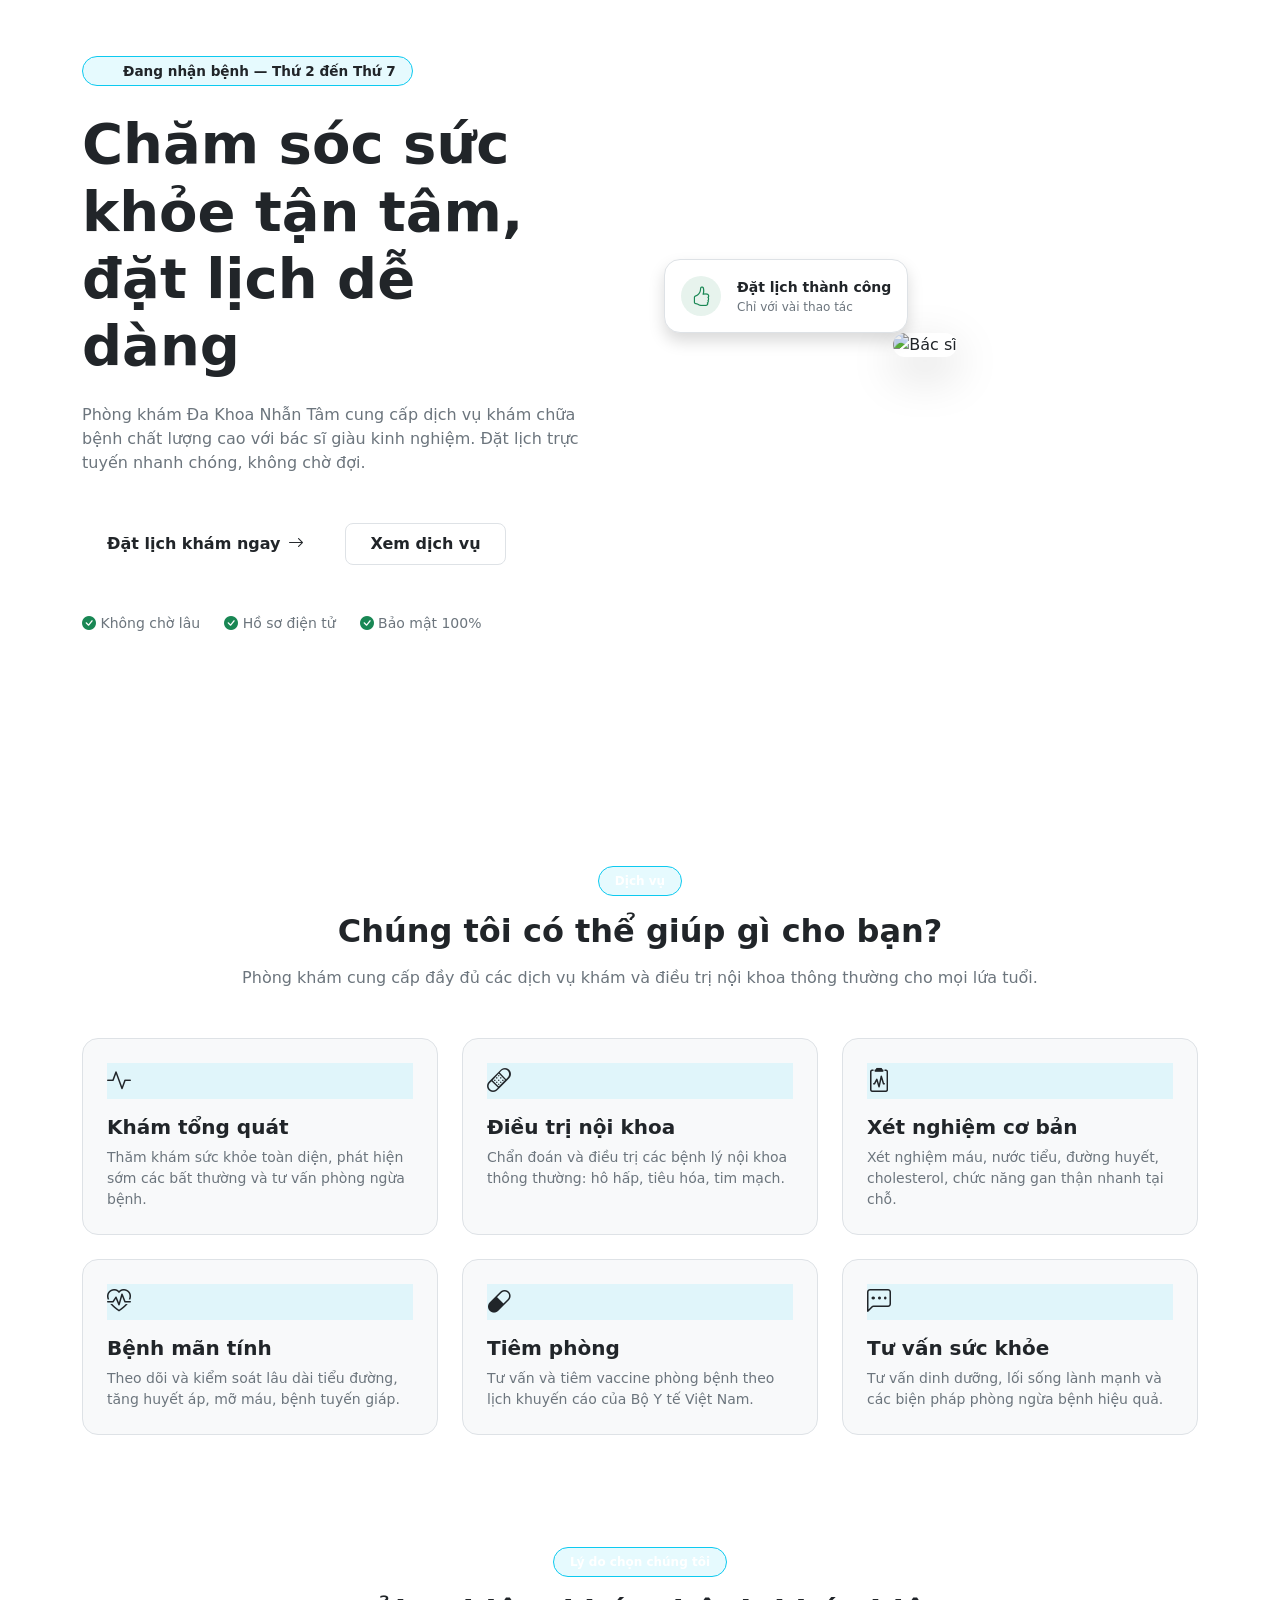
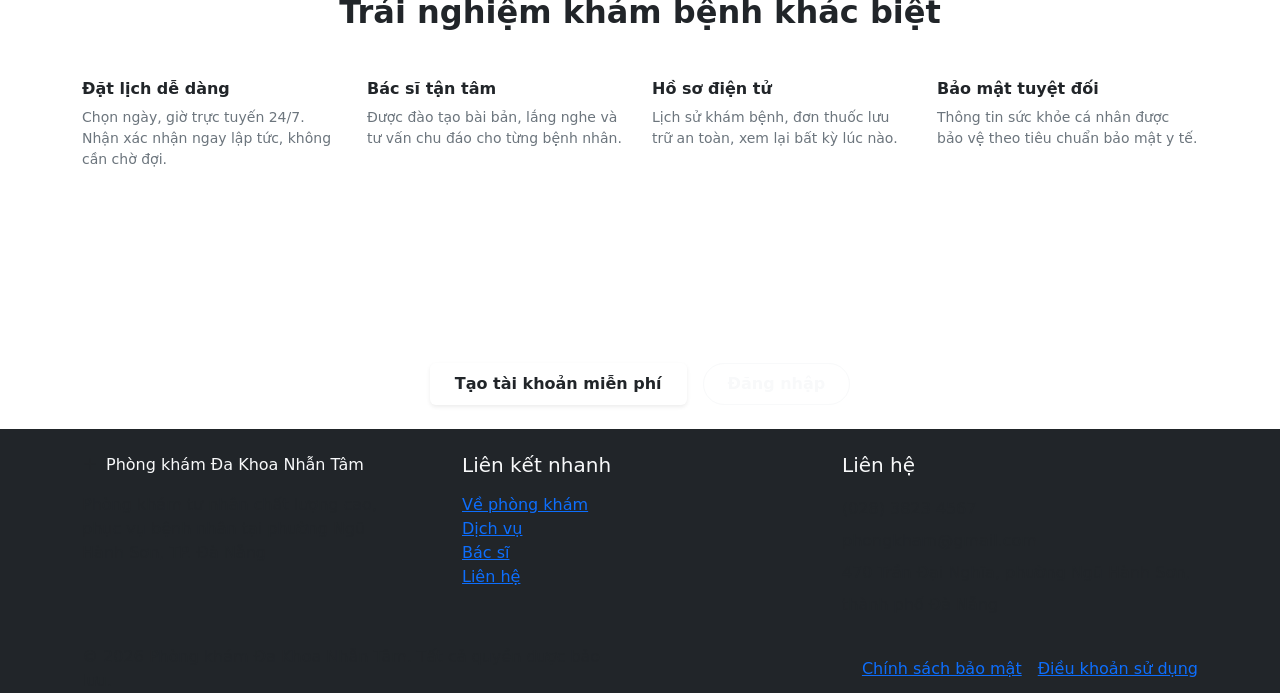
==== commit e9ee19bb: "Update navbar and view frontend" ====
--- a/frontend/index.html
+++ b/frontend/index.html
@@ -21,37 +21,10 @@
 <body>
 
     <!--    NAVBAR     -->
-    <nav class="navbar app-navbar navbar-expand-lg py-3" id="mainNav">
-        <div class="container">
-            <a class="navbar-brand d-flex align-items-center gap-2 fw-bold text-dark" href="/index.html">
-                <div class="bg-cyan text-white rounded d-flex align-items-center justify-center p-1"
-                    style="width: 32px; height: 32px;">
-                    <i class="bi bi-hospital fs-6 ms-1"></i>
-                </div>
-                Phòng khám Nhẫn Tâm
-            </a>
-            <button class="navbar-toggler border-0" type="button" data-bs-toggle="collapse" data-bs-target="#navbarNav">
-                <i class="bi bi-list fs-1 text-secondary"></i>
-            </button>
-            <div class="collapse navbar-collapse" id="navbarNav">
-                <ul class="navbar-nav mx-auto mb-2 mb-lg-0 fw-medium">
-                    <li class="nav-item"><a class="nav-link px-3 active" href="/index.html#about">Giới thiệu</a></li>
-                    <li class="nav-item"><a class="nav-link px-3 active" href="/patient/booking.html">Đặt Lịch</a></li>
-                    <li class="nav-item"><a class="nav-link px-3 active" href="/index.html#services">Dịch vụ</a></li>
-                    <li class="nav-item"><a class="nav-link px-3 active" href="/index.html#contact">Liên hệ</a></li>
-                </ul>
-                <div class="d-flex w-sm-100 w-lg-auto  gap-2" id="authNavArea">
-                    <a href="/patient/login.html"
-                        class="btn btn-light fw-medium text-dark border flex-fill w-lg-auto">Đăng nhập</a>
-                    <a href="/patient/login.html" class="btn btn-cyan fw-medium shadow-sm flex-fill w-lg-auto">Đặt lịch
-                        ngay</a>
-                </div>
-            </div>
-        </div>
-    </nav>
+    <div id="mainNavbar"></div>
 
     <!-- ─── HERO ─── -->
-    <section class="hero-section d-flex align-items-center pt-5">
+    <section class="hero-section d-flex align-items-center py-2">
         <div class="container pt-5">
             <div class="row align-items-center gy-5">
                 <div class="col-lg-6 pe-lg-5">
@@ -95,7 +68,7 @@
                         class="position-absolute bottom-0 start-0 bg-white p-3 rounded-4 shadow border mb-4 ms-lg-4 text-start d-flex align-items-center gap-3">
                         <div class="bg-success bg-opacity-10 text-success rounded-circle d-flex align-items-center justify-content-center"
                             style="width: 40px; height: 40px;">
-                            <i class="bi bi-check-lg fs-5"></i>
+                            <i class="bi bi-hand-thumbs-up fs-5"></i>
                         </div>
                         <div>
                             <div class="fw-bold small text-dark">Đặt lịch thành công</div>
